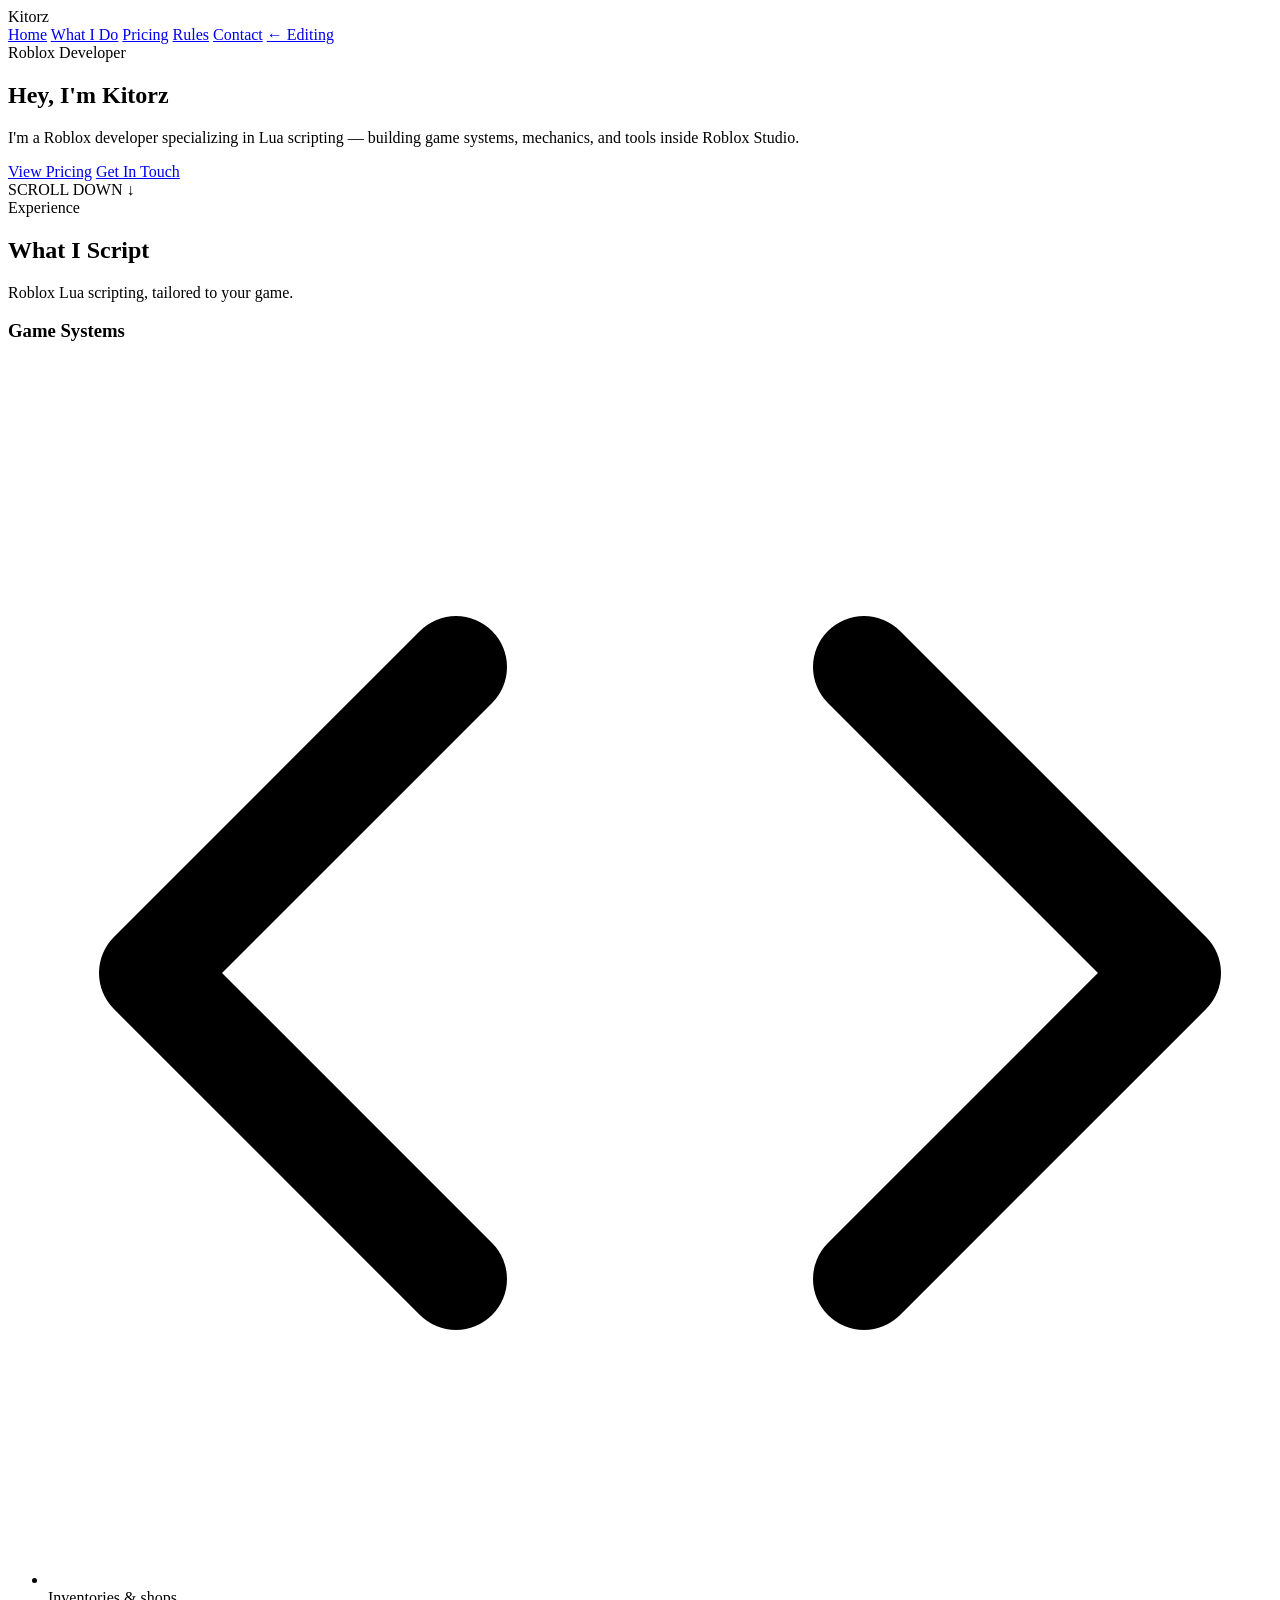
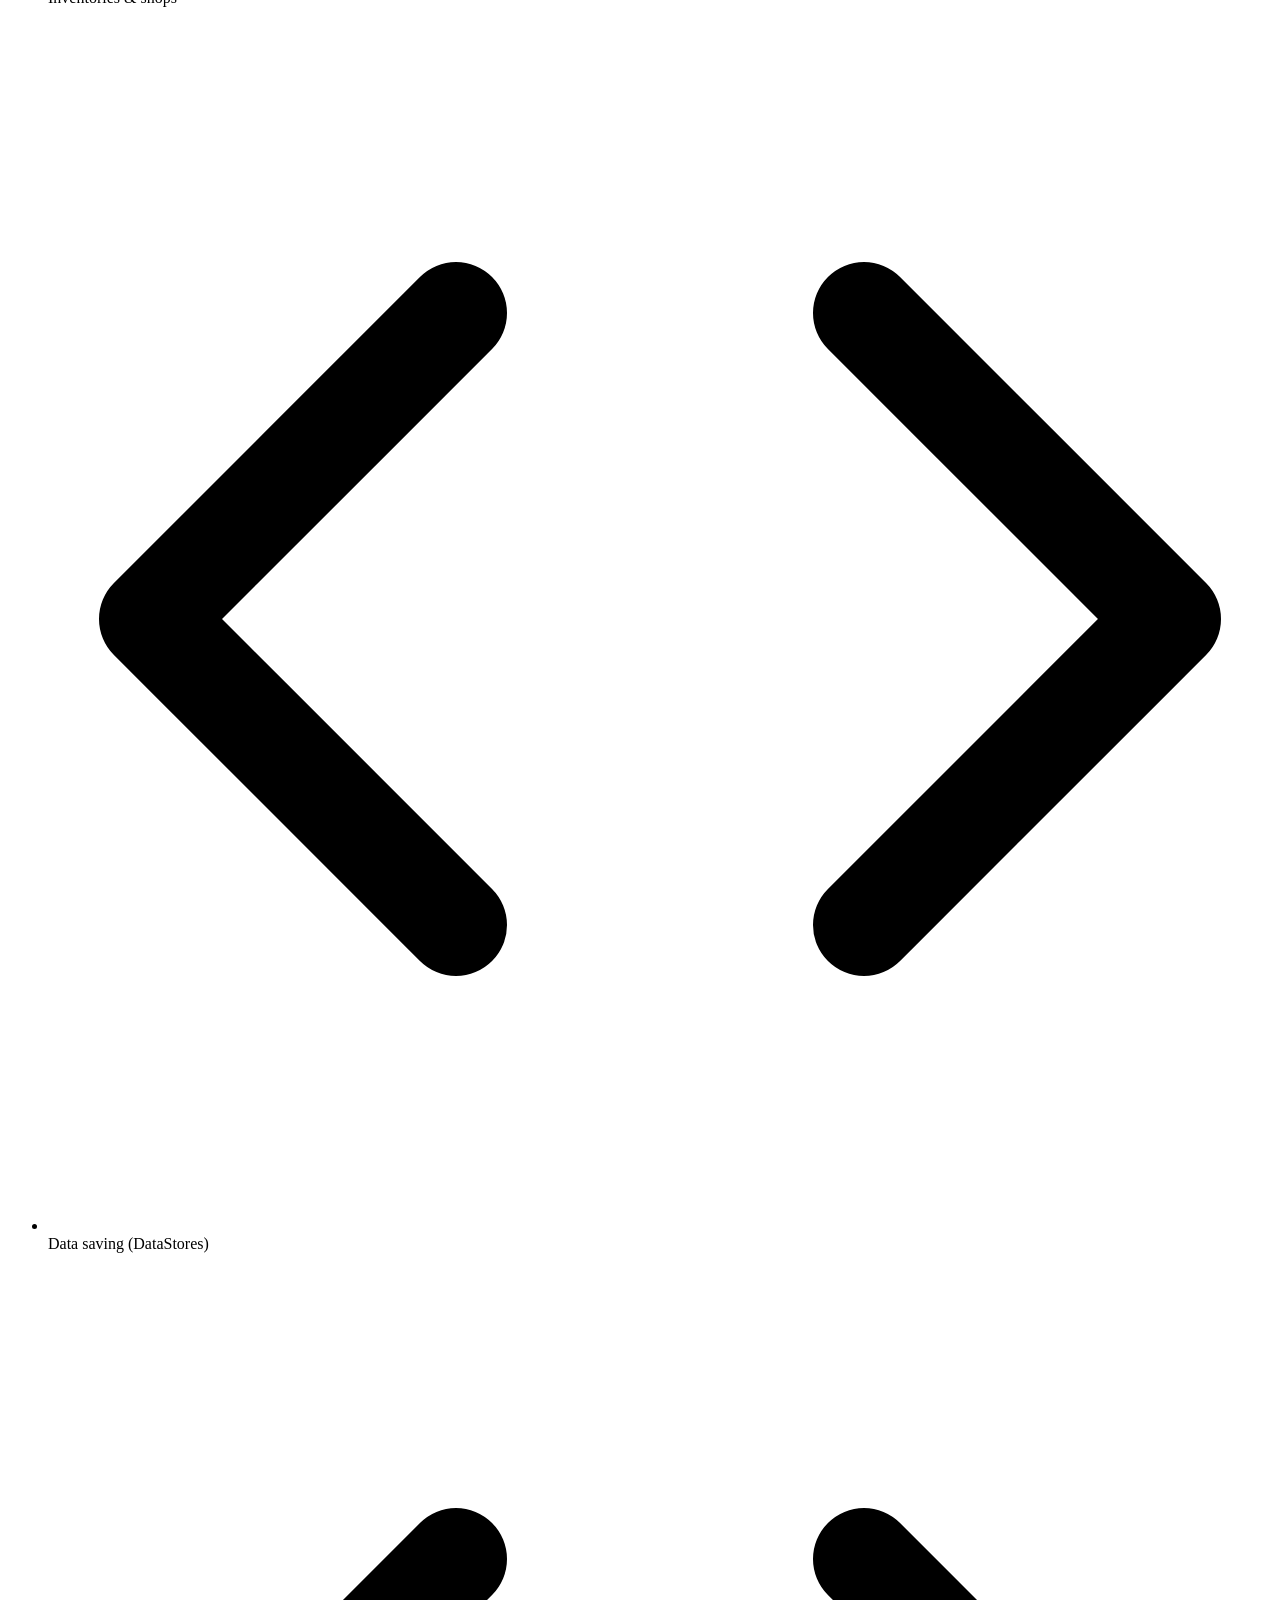
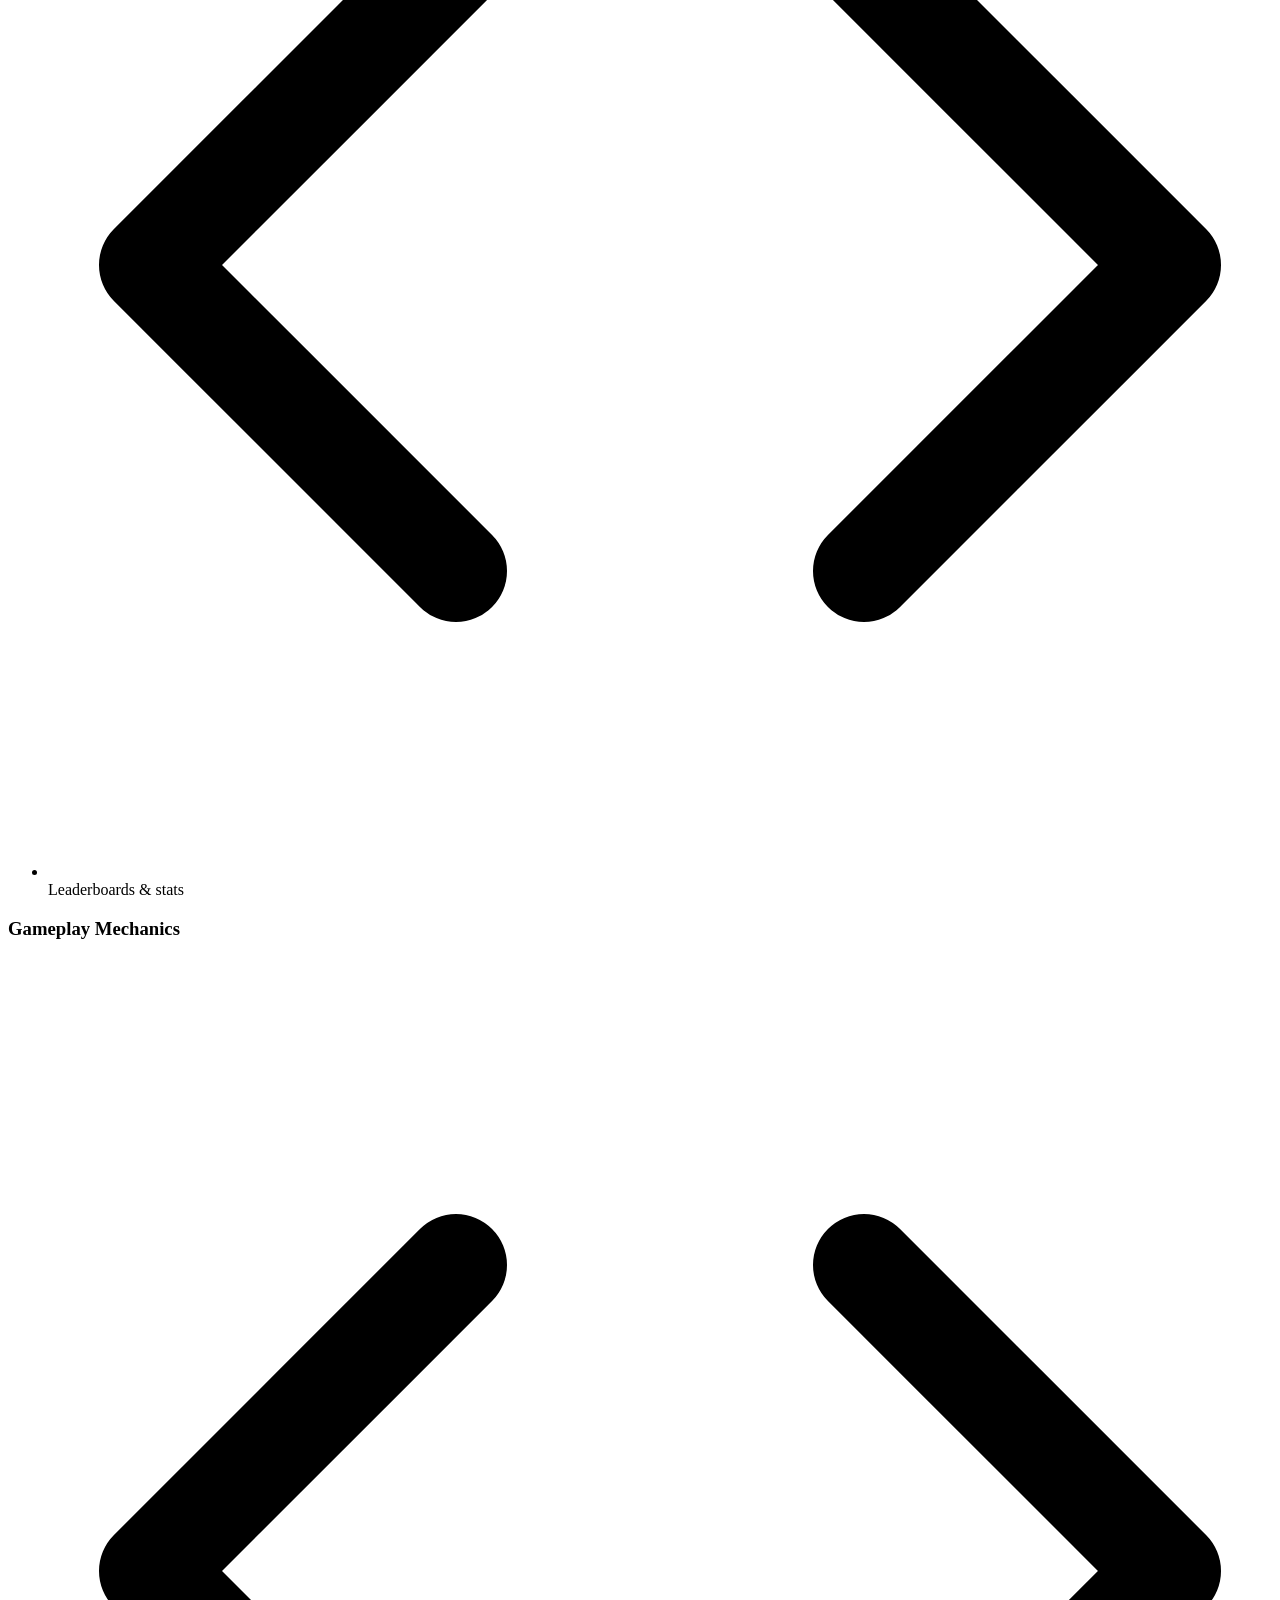
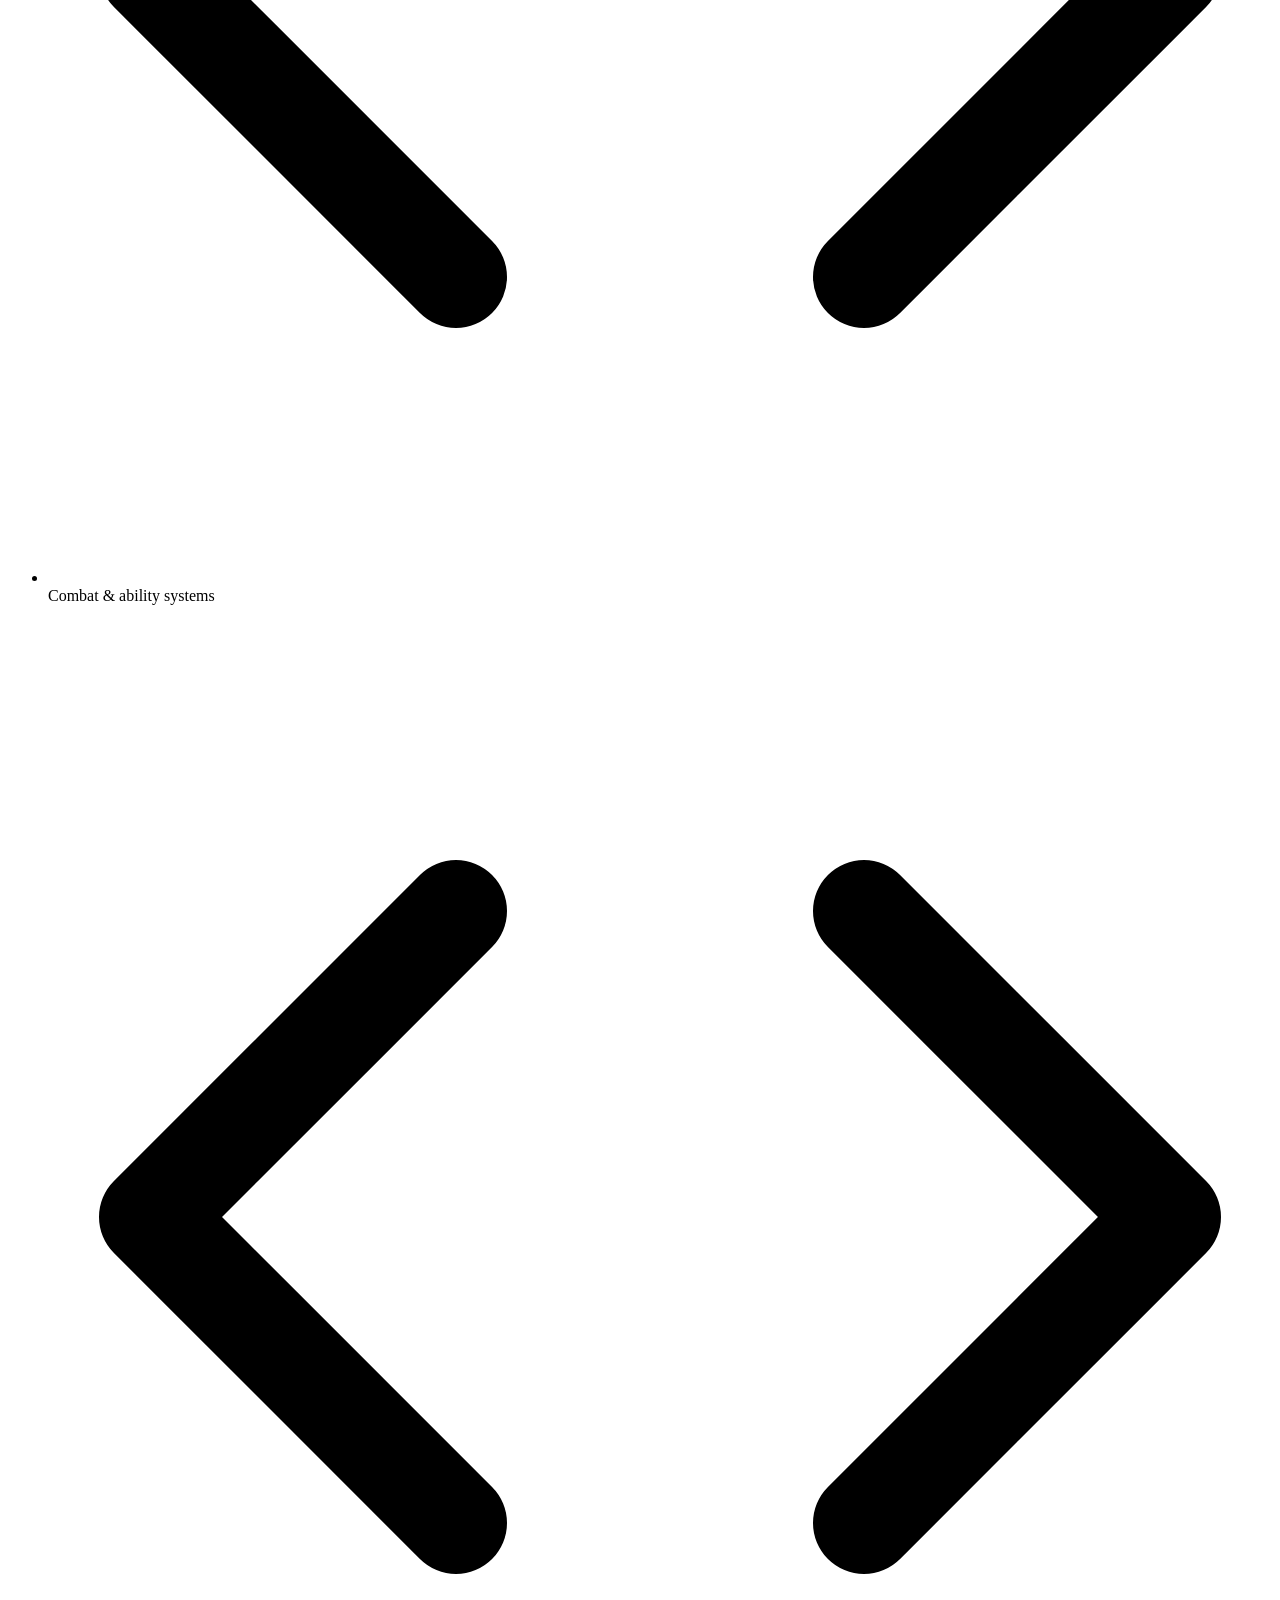
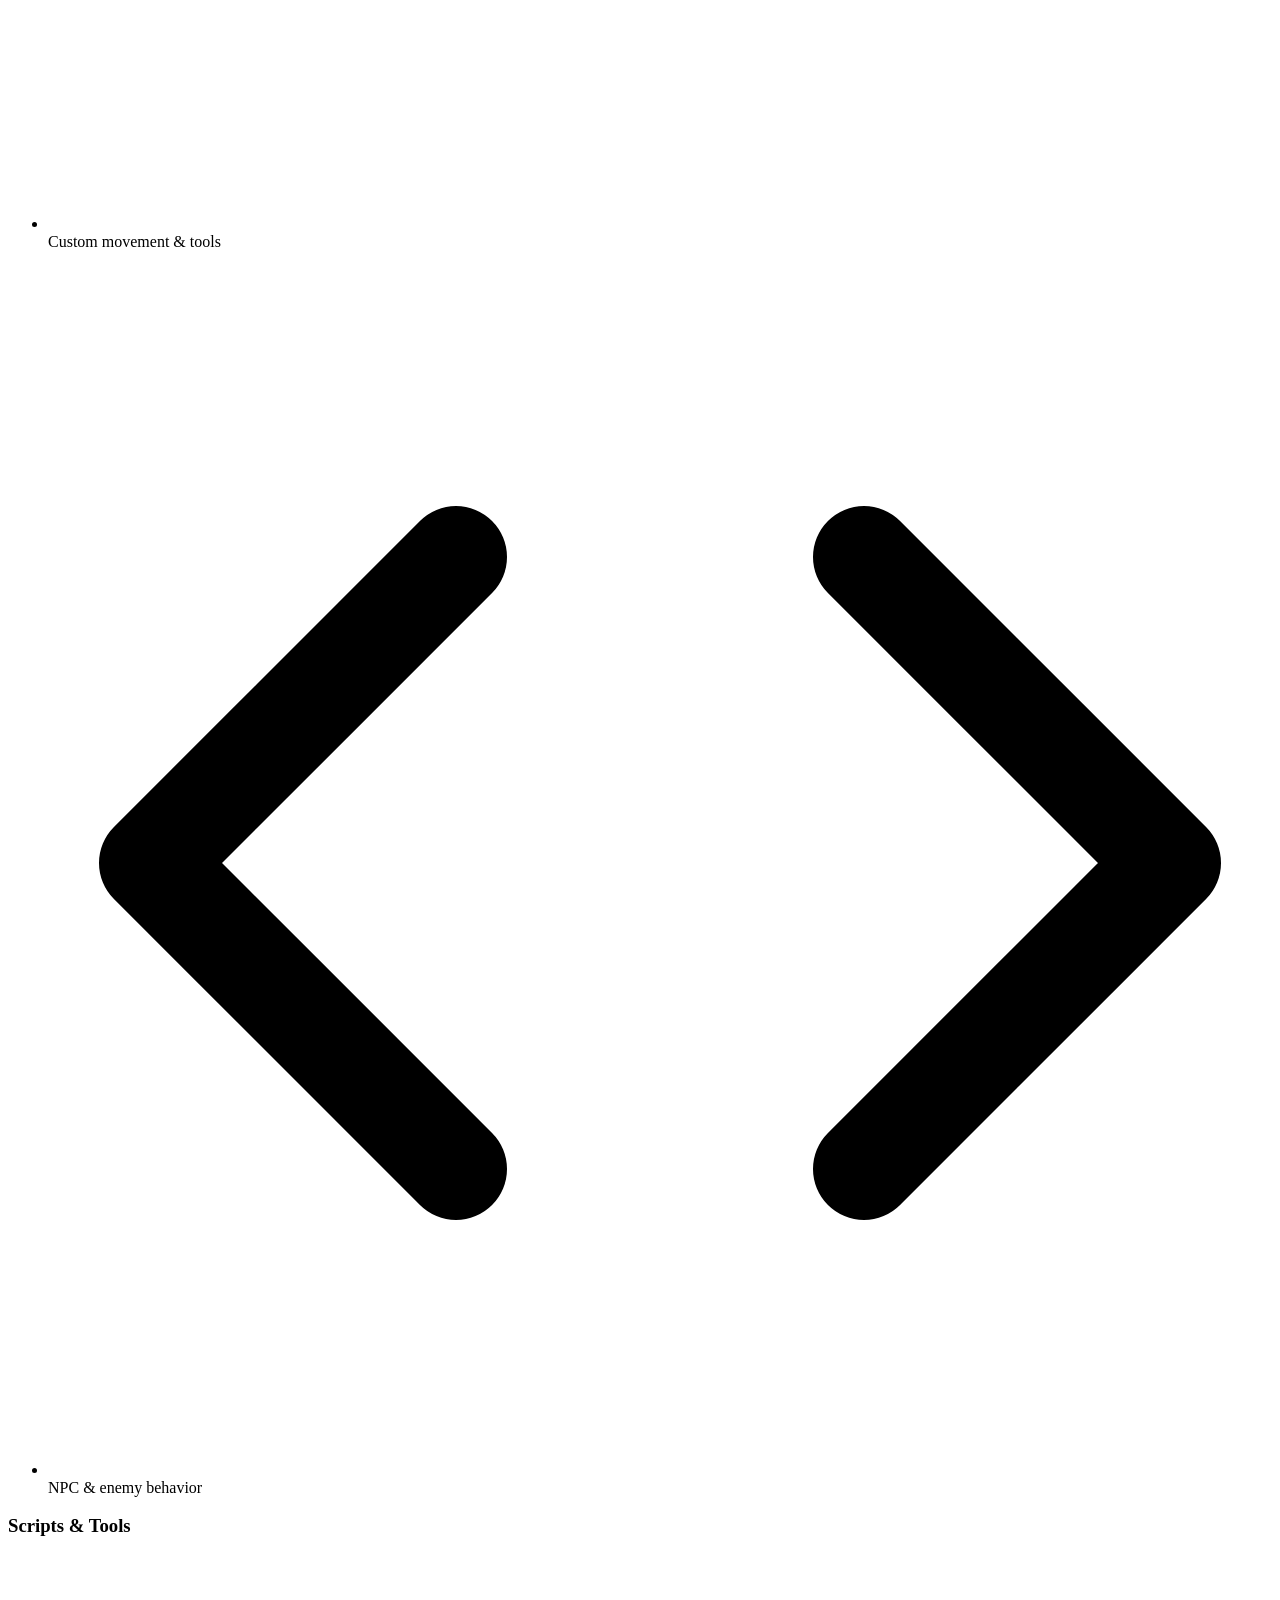
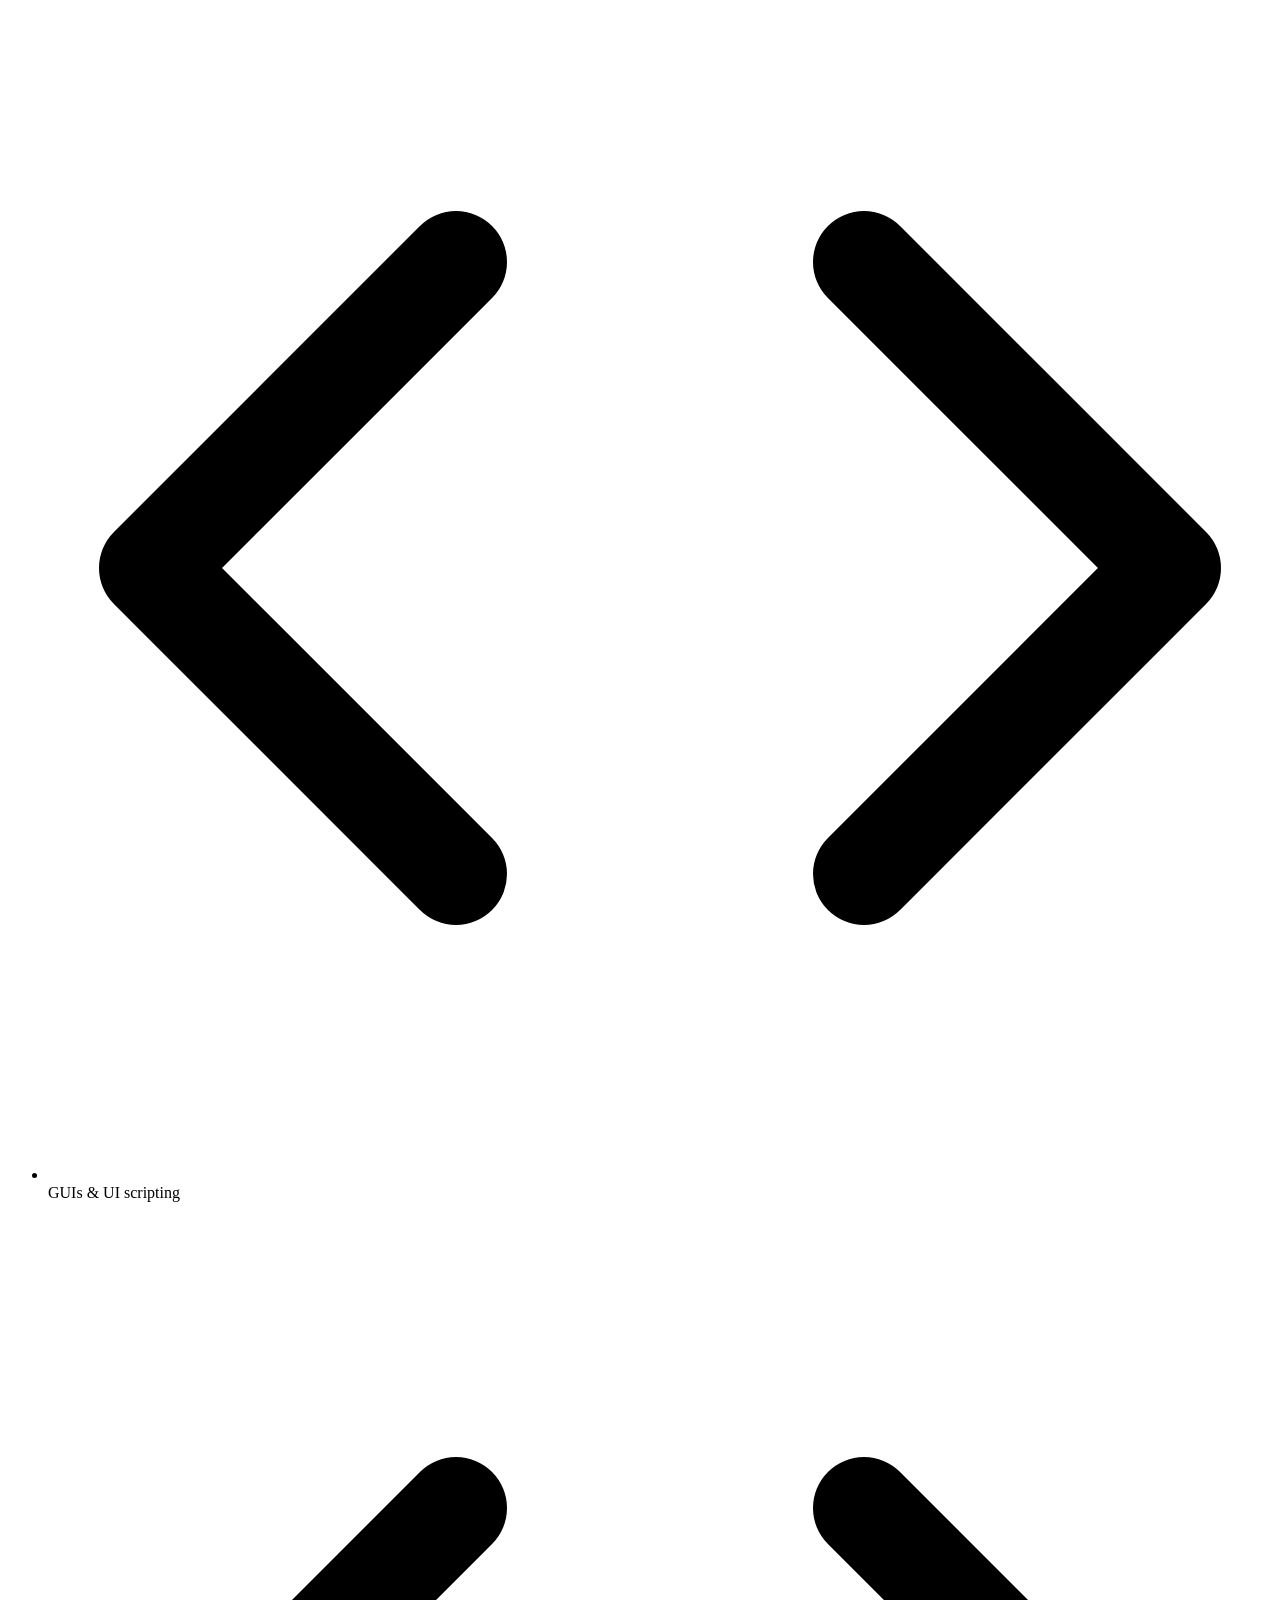
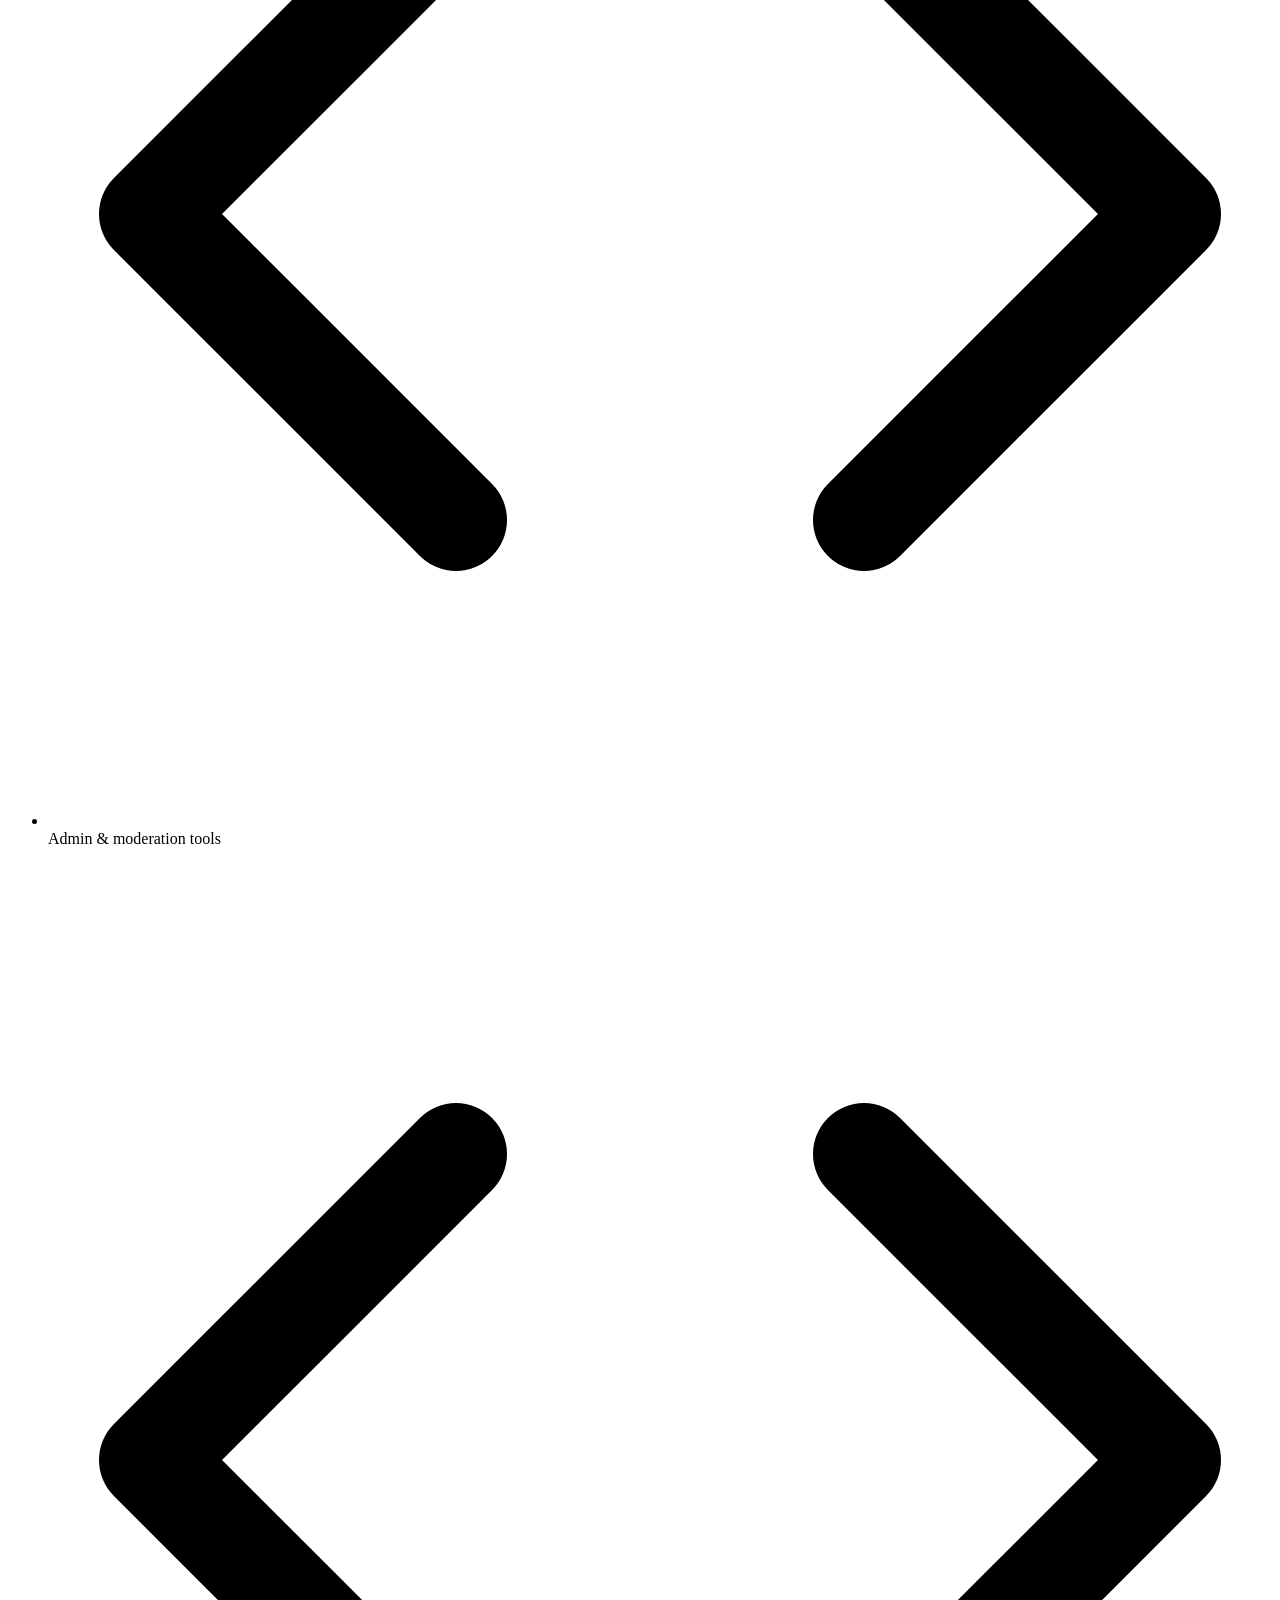
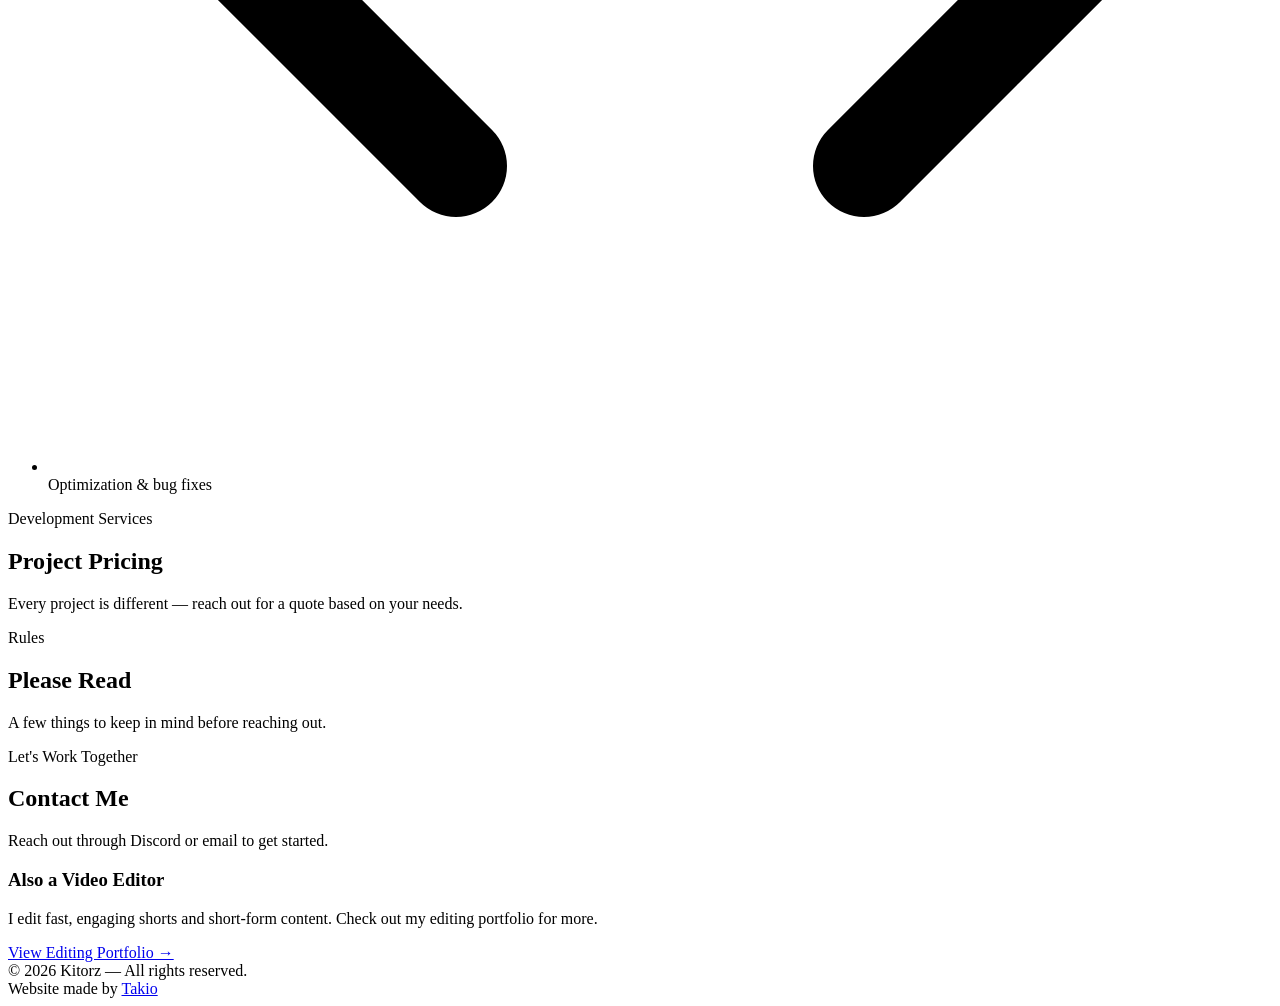
==== development.html @ 6d4688cb "Rename files (2)/development.html to development.html" ====
<!DOCTYPE html>
<html lang="en">
<head>
<meta charset="UTF-8">
<meta name="viewport" content="width=device-width, initial-scale=1.0">
<title>Kitorz | Development Portfolio</title>
<link rel="stylesheet" href="style.css">
</head>
<body>

<nav>
  <div class="logo"><span data-site-name>Kitorz</span></div>
  <div class="nav-links">
    <a href="#home">Home</a>
    <a href="#what-i-do">What I Do</a>
    <a href="#pricing">Pricing</a>
    <a href="#rules">Rules</a>
    <a href="#contact">Contact</a>
    <a href="index.html" class="page-link">← Editing</a>
  </div>
</nav>

<!-- ===================== HERO / INTRO ===================== -->
<section class="hero" id="home">
  <div class="eyebrow">Roblox Developer</div>
  <h1>Hey, I'm <span class="accent" data-site-name>Kitorz</span></h1>
  <p>I'm a Roblox developer specializing in Lua scripting — building game systems, mechanics, and tools inside Roblox Studio.</p>
  <div class="cta-row">
    <a href="#pricing" class="btn primary">View Pricing</a>
    <a href="#contact" class="btn">Get In Touch</a>
  </div>
  <div class="scroll-hint">SCROLL DOWN ↓</div>
</section>

<!-- ===================== WHAT I DO ===================== -->
<section id="what-i-do">
  <div class="section-head reveal">
    <div class="eyebrow">Experience</div>
    <h2 class="section-title">What I <span class="accent">Script</span></h2>
    <p class="section-sub">Roblox Lua scripting, tailored to your game.</p>
  </div>
  <div class="grid grid-3 reveal stagger">
    <div class="card">
      <h3>Game Systems</h3>
      <ul class="feature-list">
        <li><span class="feature-icon"><svg viewBox="0 0 24 24" fill="none" stroke="currentColor" stroke-width="2" stroke-linecap="round" stroke-linejoin="round"><polyline points="16 18 22 12 16 6"/><polyline points="8 6 2 12 8 18"/></svg></span>Inventories & shops</li>
        <li><span class="feature-icon"><svg viewBox="0 0 24 24" fill="none" stroke="currentColor" stroke-width="2" stroke-linecap="round" stroke-linejoin="round"><polyline points="16 18 22 12 16 6"/><polyline points="8 6 2 12 8 18"/></svg></span>Data saving (DataStores)</li>
        <li><span class="feature-icon"><svg viewBox="0 0 24 24" fill="none" stroke="currentColor" stroke-width="2" stroke-linecap="round" stroke-linejoin="round"><polyline points="16 18 22 12 16 6"/><polyline points="8 6 2 12 8 18"/></svg></span>Leaderboards & stats</li>
      </ul>
    </div>
    <div class="card">
      <h3>Gameplay Mechanics</h3>
      <ul class="feature-list">
        <li><span class="feature-icon"><svg viewBox="0 0 24 24" fill="none" stroke="currentColor" stroke-width="2" stroke-linecap="round" stroke-linejoin="round"><polyline points="16 18 22 12 16 6"/><polyline points="8 6 2 12 8 18"/></svg></span>Combat & ability systems</li>
        <li><span class="feature-icon"><svg viewBox="0 0 24 24" fill="none" stroke="currentColor" stroke-width="2" stroke-linecap="round" stroke-linejoin="round"><polyline points="16 18 22 12 16 6"/><polyline points="8 6 2 12 8 18"/></svg></span>Custom movement & tools</li>
        <li><span class="feature-icon"><svg viewBox="0 0 24 24" fill="none" stroke="currentColor" stroke-width="2" stroke-linecap="round" stroke-linejoin="round"><polyline points="16 18 22 12 16 6"/><polyline points="8 6 2 12 8 18"/></svg></span>NPC & enemy behavior</li>
      </ul>
    </div>
    <div class="card">
      <h3>Scripts & Tools</h3>
      <ul class="feature-list">
        <li><span class="feature-icon"><svg viewBox="0 0 24 24" fill="none" stroke="currentColor" stroke-width="2" stroke-linecap="round" stroke-linejoin="round"><polyline points="16 18 22 12 16 6"/><polyline points="8 6 2 12 8 18"/></svg></span>GUIs & UI scripting</li>
        <li><span class="feature-icon"><svg viewBox="0 0 24 24" fill="none" stroke="currentColor" stroke-width="2" stroke-linecap="round" stroke-linejoin="round"><polyline points="16 18 22 12 16 6"/><polyline points="8 6 2 12 8 18"/></svg></span>Admin & moderation tools</li>
        <li><span class="feature-icon"><svg viewBox="0 0 24 24" fill="none" stroke="currentColor" stroke-width="2" stroke-linecap="round" stroke-linejoin="round"><polyline points="16 18 22 12 16 6"/><polyline points="8 6 2 12 8 18"/></svg></span>Optimization & bug fixes</li>
      </ul>
    </div>
  </div>
</section>

<!-- ===================== PRICING ===================== -->
<section id="pricing">
  <div class="section-head reveal">
    <div class="eyebrow">Development Services</div>
    <h2 class="section-title">Project <span class="accent">Pricing</span></h2>
    <p class="section-sub">Every project is different — reach out for a quote based on your needs.</p>
  </div>
  <div class="grid grid-2 reveal stagger" id="dev-pricing-grid"></div>
</section>

<!-- ===================== RULES ===================== -->
<section id="rules">
  <div class="section-head reveal">
    <div class="eyebrow">Rules</div>
    <h2 class="section-title">Please <span class="accent">Read</span></h2>
    <p class="section-sub">A few things to keep in mind before reaching out.</p>
  </div>
  <ul class="rules-list reveal stagger" id="rules-list"></ul>
</section>

<!-- ===================== CONTACT ===================== -->
<section id="contact">
  <div class="section-head reveal">
    <div class="eyebrow">Let's Work Together</div>
    <h2 class="section-title">Contact <span class="accent">Me</span></h2>
    <p class="section-sub">Reach out through Discord or email to get started.</p>
  </div>
  <div class="contact-grid reveal stagger" id="contact-grid"></div>
</section>

<!-- ===================== EDITING PORTFOLIO PROMO ===================== -->
<section id="editing-promo">
  <div class="promo-banner reveal">
    <h3>Also a <span class="accent">Video Editor</span></h3>
    <p>I edit fast, engaging shorts and short-form content. Check out my editing portfolio for more.</p>
    <a href="index.html" class="btn primary">View Editing Portfolio →</a>
  </div>
</section>

<footer>
  © 2026 <span data-site-name>Kitorz</span> — All rights reserved.
  <div class="footer-credit">Website made by <a href="https://www.roblox.com/users/1885952272/profile" target="_blank" rel="noopener">Takio</a></div>
</footer>

<script src="config.js"></script>
<script src="script.js"></script>
</body>
</html>
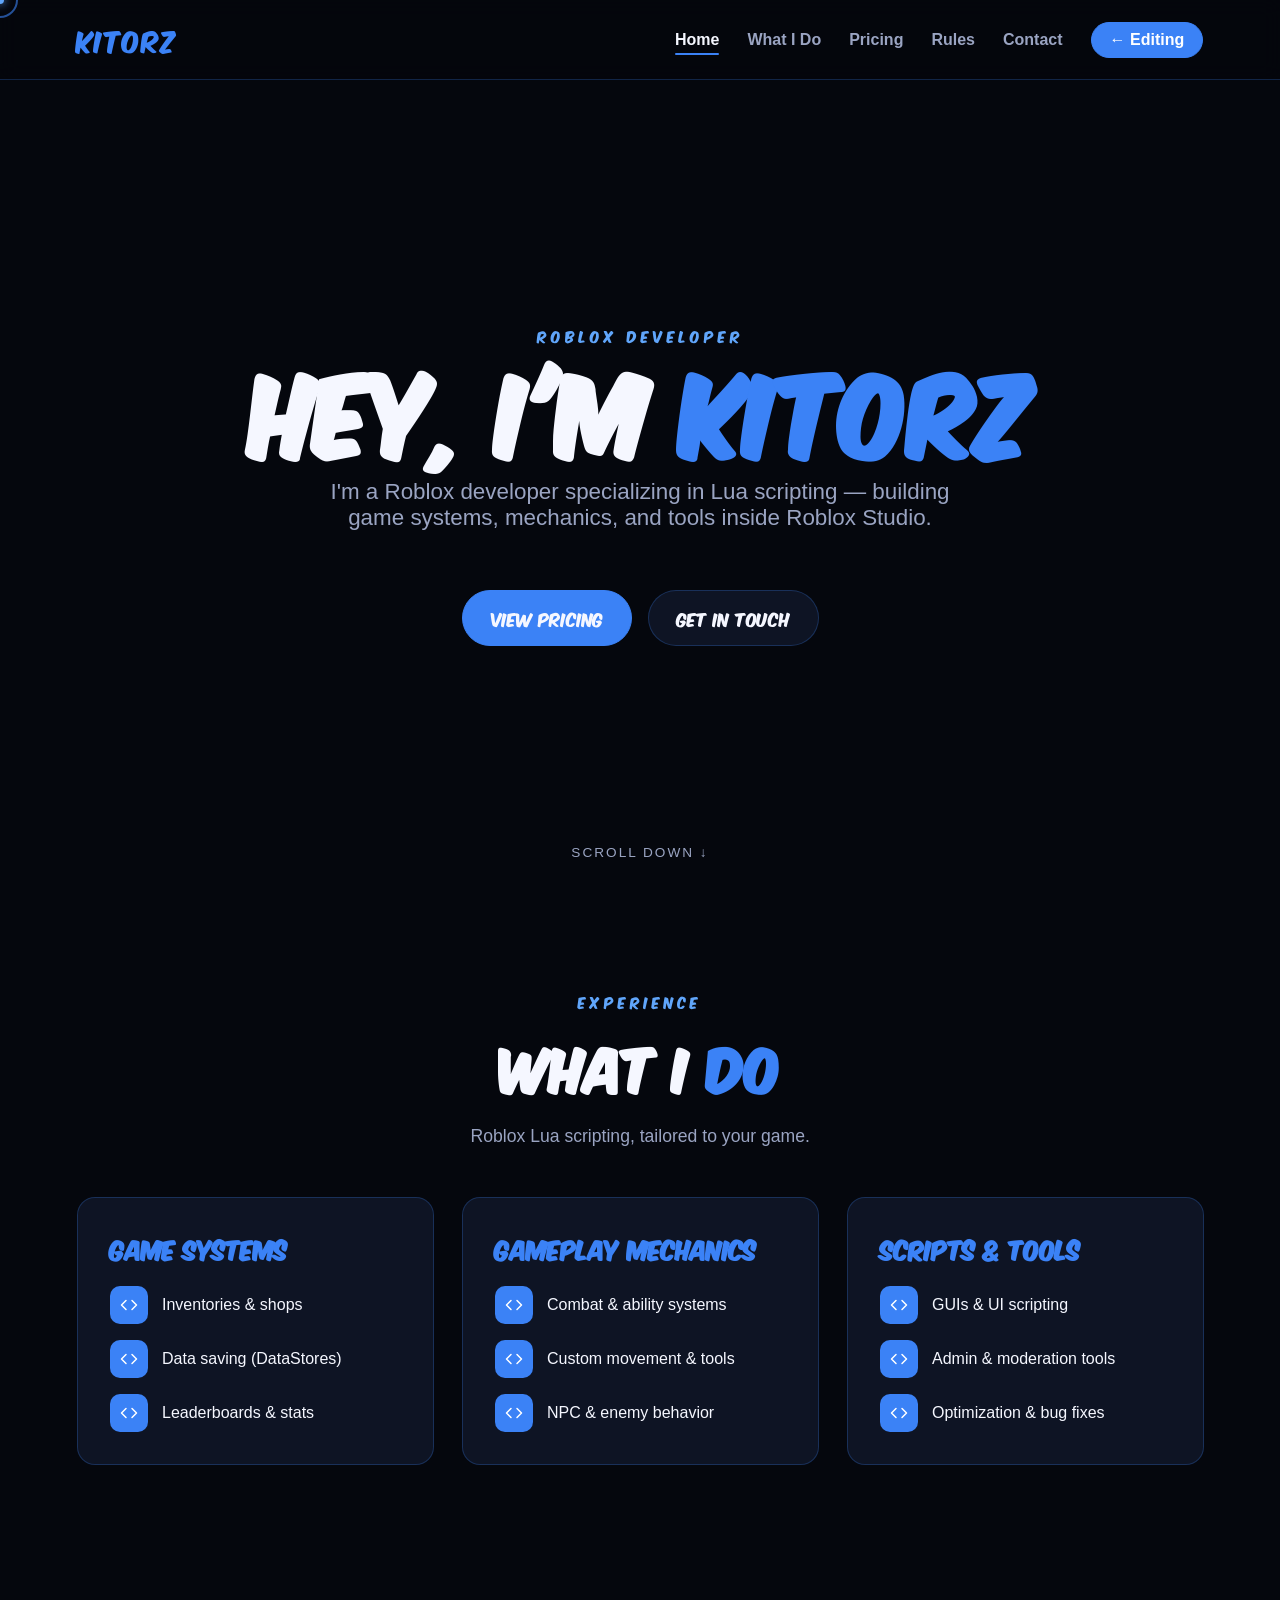
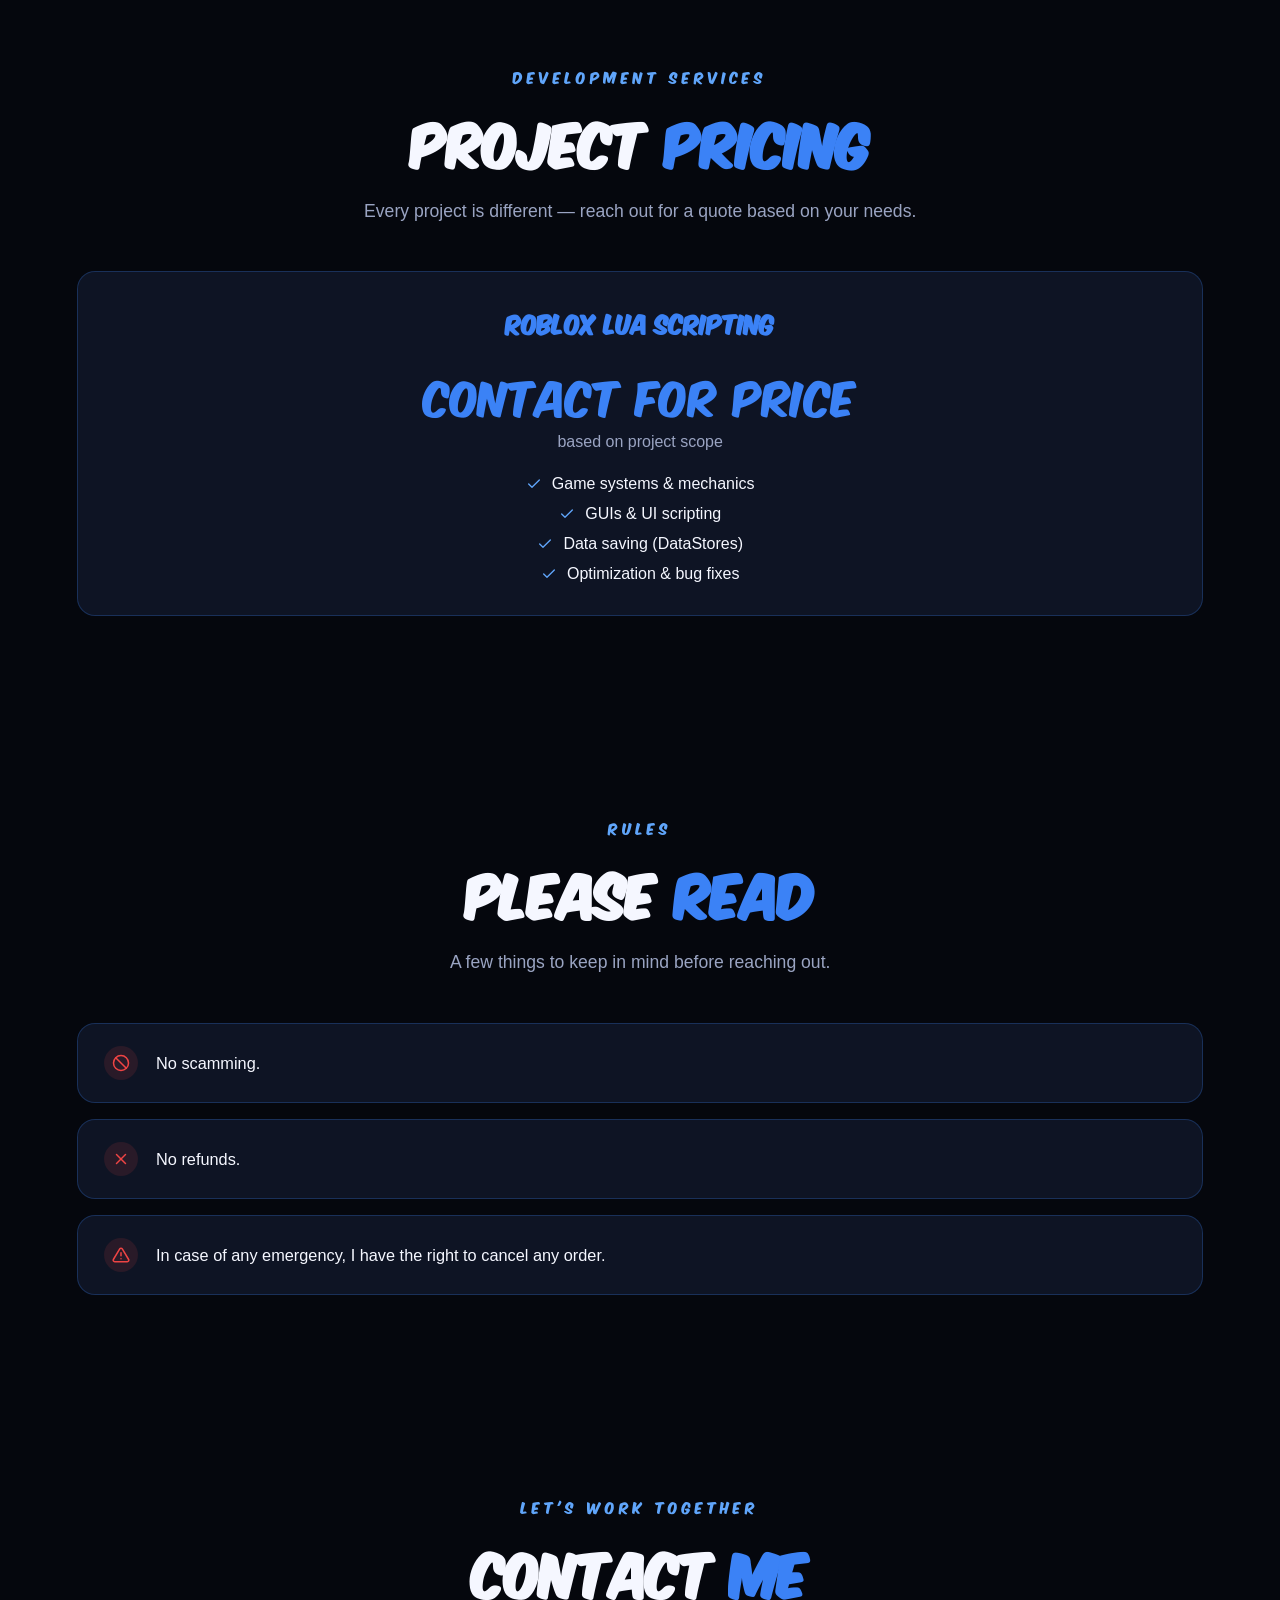
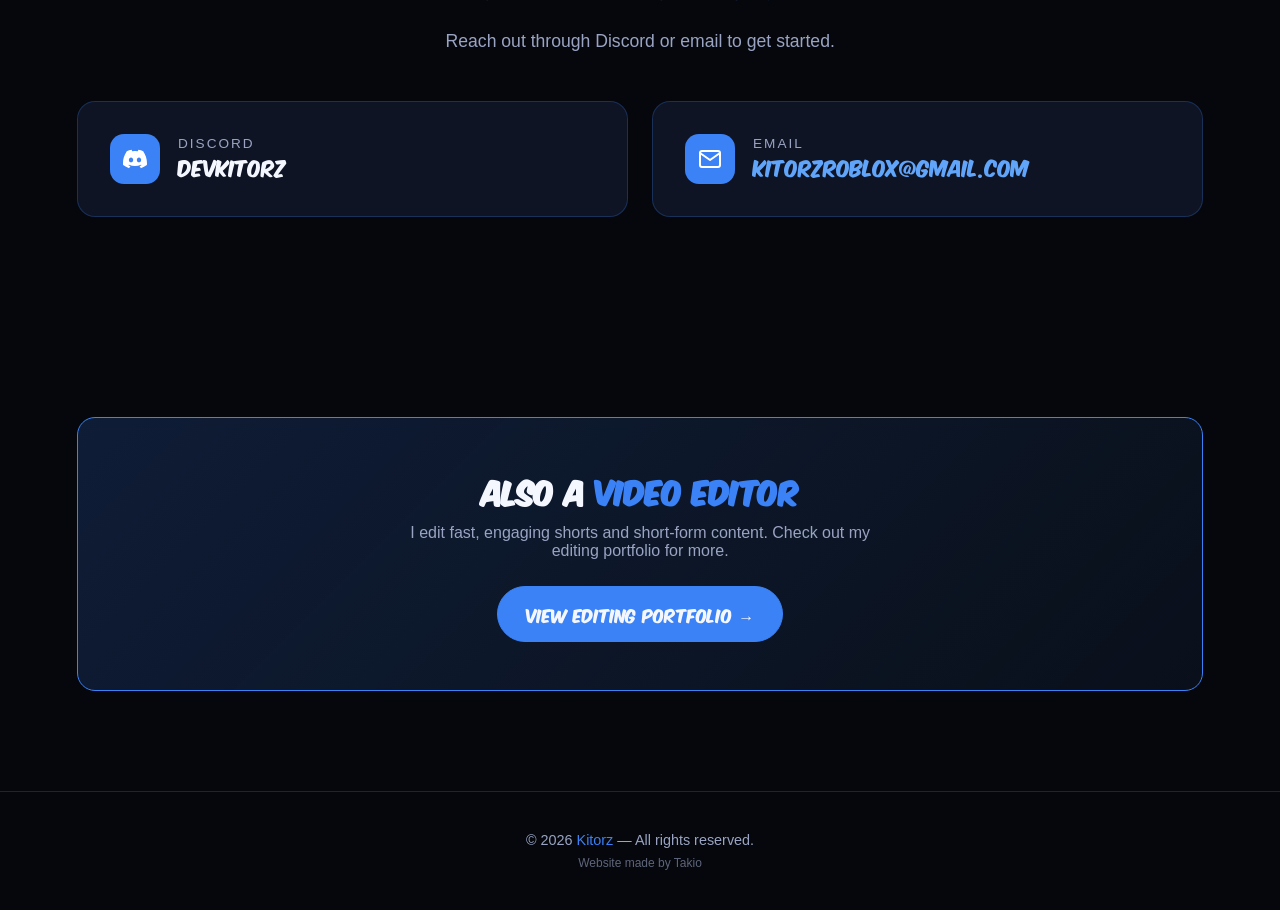
==== commit 2ba9468e: "Update development.html" ====
--- a/development.html
+++ b/development.html
@@ -36,7 +36,7 @@
 <section id="what-i-do">
   <div class="section-head reveal">
     <div class="eyebrow">Experience</div>
-    <h2 class="section-title">What I <span class="accent">Script</span></h2>
+    <h2 class="section-title">What I <span class="accent">Do</span></h2>
     <p class="section-sub">Roblox Lua scripting, tailored to your game.</p>
   </div>
   <div class="grid grid-3 reveal stagger">
--- a/style.css
+++ b/style.css
@@ -0,0 +1,494 @@
+/* =========================================================
+   KITORZ PORTFOLIO — STYLES
+   Easy edit zone: colors & fonts are CSS variables below.
+========================================================= */
+
+/* ---- FONT ----
+   Komika Axis is not a free web font, so place your own
+   licensed copy in /fonts/KomikaAxis.woff2 to enable it.
+   Until then, a similar bold display font is used instead. */
+@font-face {
+  font-family: "Komika Axis";
+src: url("KomikaAxis.ttf") format("truetype");
+  font-weight: normal;
+  font-style: normal;
+  font-display: swap;
+}
+
+@import url('https://fonts.googleapis.com/css2?family=Fredoka:wght@400;600;700&display=swap');
+
+:root {
+  /* ===== EDIT YOUR COLORS HERE ===== */
+  --color-bg: #05070d;
+  --color-bg-soft: #0b1020;
+  --color-card: #0e1424;
+  --color-accent: #3b82f6;      /* main blue */
+  --color-accent-2: #60a5fa;    /* lighter blue */
+  --color-text: #f5f7ff;
+  --color-text-dim: #9aa4c2;
+  --color-border: rgba(59, 130, 246, 0.25);
+
+  --font-display: "Komika Axis", "Fredoka", sans-serif;
+  --font-body: "Fredoka", sans-serif;
+
+  --radius: 18px;
+  --transition: 0.4s cubic-bezier(.16,1,.3,1);
+}
+
+* { box-sizing: border-box; }
+
+html, body {
+  margin: 0;
+  padding: 0;
+  background: var(--color-bg);
+  color: var(--color-text);
+  font-family: var(--font-body);
+  scroll-behavior: smooth;
+  overflow-x: hidden;
+}
+
+a { color: var(--color-accent-2); text-decoration: none; }
+
+/* ---------------- Background glow ---------------- */
+body::before {
+  content: "";
+  position: fixed;
+  inset: 0;
+  z-index: -2;
+  background:
+    radial-gradient(circle at 20% 10%, rgba(59,130,246,0.15), transparent 40%),
+    radial-gradient(circle at 80% 60%, rgba(96,165,250,0.12), transparent 45%),
+    var(--color-bg);
+  pointer-events: none;
+}
+
+/* ---------------- Idle animations ---------------- */
+@keyframes idle-float {
+  0%, 100% { transform: translateY(0); }
+  50% { transform: translateY(-5px); }
+}
+@keyframes idle-glow {
+  0%, 100% { box-shadow: 0 0 18px rgba(59,130,246,0.25); }
+  50% { box-shadow: 0 0 32px rgba(59,130,246,0.5); }
+}
+@keyframes idle-glow-ring {
+  0%, 100% { box-shadow: 0 0 22px rgba(59,130,246,0.35); }
+  50% { box-shadow: 0 0 40px rgba(59,130,246,0.6); }
+}
+
+.feature-icon {
+  animation: idle-float 3.4s ease-in-out infinite;
+}
+.feature-list li:nth-child(2) .feature-icon,
+.contact-grid .contact-card:nth-child(2) .feature-icon { animation-delay: 0.4s; }
+.feature-list li:nth-child(3) .feature-icon { animation-delay: 0.8s; }
+.feature-list li:nth-child(4) .feature-icon { animation-delay: 1.2s; }
+
+.rule-icon {
+  animation: idle-float 3.4s ease-in-out infinite;
+}
+.rules-list li:nth-child(2) .rule-icon { animation-delay: 0.4s; }
+.rules-list li:nth-child(3) .rule-icon { animation-delay: 0.8s; }
+.rules-list li:nth-child(4) .rule-icon { animation-delay: 1.2s; }
+
+.btn.primary {
+  animation: idle-glow 3s ease-in-out infinite;
+}
+
+/* ---------------- Custom Cursor ---------------- */
+html.custom-cursor-active,
+html.custom-cursor-active * {
+  cursor: none !important;
+}
+
+.cursor-dot, .cursor-ring {
+  position: fixed;
+  top: 0; left: 0;
+  border-radius: 50%;
+  pointer-events: none;
+  transform: translate(-50%, -50%);
+  z-index: 9999;
+}
+.cursor-dot {
+  width: 8px; height: 8px;
+  background: var(--color-accent-2);
+  box-shadow: 0 0 10px var(--color-accent-2);
+}
+.cursor-ring {
+  width: 36px; height: 36px;
+  border: 2px solid var(--color-accent);
+  transition: width .2s, height .2s, border-color .2s, opacity .2s;
+  opacity: .6;
+}
+.cursor-ring.active {
+  width: 54px; height: 54px;
+  border-color: var(--color-accent-2);
+  opacity: 1;
+}
+@media (max-width: 768px) {
+  .cursor-dot, .cursor-ring { display: none; }
+}
+
+/* ---------------- Navbar ---------------- */
+nav {
+  position: sticky;
+  top: 0;
+  z-index: 100;
+  display: flex;
+  align-items: center;
+  justify-content: space-between;
+  padding: 18px 6%;
+  background: rgba(5,7,13,0.7);
+  backdrop-filter: blur(10px);
+  border-bottom: 1px solid var(--color-border);
+}
+.logo {
+  font-family: var(--font-display);
+  font-size: 1.6rem;
+  letter-spacing: 1px;
+  color: var(--color-text);
+}
+.logo span { color: var(--color-accent); }
+
+.nav-links { display: flex; gap: 28px; align-items: center; }
+.nav-links a {
+  color: var(--color-text-dim);
+  font-weight: 600;
+  transition: color var(--transition);
+  position: relative;
+}
+.nav-links a:hover, .nav-links a.active { color: var(--color-text); }
+.nav-links a.active::after {
+  content: "";
+  position: absolute;
+  left: 0; bottom: -6px;
+  width: 100%; height: 2px;
+  background: var(--color-accent);
+  border-radius: 2px;
+}
+.nav-links a.page-link {
+  padding: 8px 18px;
+  border: 1px solid var(--color-accent);
+  border-radius: 999px;
+  color: #fff;
+  background: var(--color-accent);
+  font-weight: 700;
+}
+.nav-links a.page-link:hover {
+  background: var(--color-accent-2);
+  border-color: var(--color-accent-2);
+  transform: translateY(-2px);
+  box-shadow: 0 8px 20px rgba(59,130,246,0.4);
+}
+
+/* ---------------- Sections ---------------- */
+section {
+  padding: 100px 6%;
+  max-width: 1300px;
+  margin: 0 auto;
+}
+
+.eyebrow {
+  display: inline-block;
+  font-family: var(--font-display);
+  font-size: 0.85rem;
+  letter-spacing: 4px;
+  color: var(--color-accent-2);
+  text-transform: uppercase;
+  margin-bottom: 10px;
+}
+
+h1, h2, h3 { font-family: var(--font-display); margin: 0; }
+
+h2.section-title {
+  font-size: clamp(2rem, 5vw, 3.2rem);
+  margin-bottom: 14px;
+}
+h2.section-title .accent { color: var(--color-accent); }
+
+.section-sub {
+  color: var(--color-text-dim);
+  font-size: 1.1rem;
+  max-width: 700px;
+  margin-bottom: 50px;
+}
+
+.section-head { text-align: center; }
+.section-head .section-sub { margin-left: auto; margin-right: auto; }
+
+/* ---------------- Hero / Intro ---------------- */
+.hero {
+  min-height: 90vh;
+  display: flex;
+  flex-direction: column;
+  align-items: center;
+  justify-content: center;
+  text-align: center;
+  position: relative;
+}
+.hero h1 {
+  font-size: clamp(2.5rem, 9vw, 6rem);
+  line-height: 1.05;
+}
+.hero h1 .accent { color: var(--color-accent); }
+.hero p {
+  margin-top: 22px;
+  font-size: clamp(1rem, 2vw, 1.4rem);
+  color: var(--color-text-dim);
+  max-width: 650px;
+}
+.hero .scroll-hint {
+  position: absolute;
+  bottom: 30px;
+  font-size: 0.85rem;
+  color: var(--color-text-dim);
+  letter-spacing: 2px;
+  animation: bob 2s infinite ease-in-out;
+}
+@keyframes bob {
+  0%, 100% { transform: translateY(0); opacity: .5; }
+  50% { transform: translateY(10px); opacity: 1; }
+}
+
+.cta-row { display: flex; gap: 16px; margin-top: 36px; flex-wrap: wrap; justify-content: center; }
+.btn {
+  font-family: var(--font-display);
+  display: inline-flex;
+  align-items: center;
+  gap: 10px;
+  padding: 14px 28px;
+  border-radius: 999px;
+  border: 1px solid var(--color-border);
+  background: var(--color-card);
+  color: var(--color-text);
+  cursor: pointer;
+  transition: transform var(--transition), background var(--transition), border-color var(--transition), box-shadow var(--transition);
+  font-size: 1rem;
+}
+.btn.primary { background: var(--color-accent); border-color: var(--color-accent); }
+.btn:hover {
+  transform: translateY(-4px);
+  box-shadow: 0 10px 30px rgba(59,130,246,0.35);
+  border-color: var(--color-accent-2);
+}
+
+/* ---------------- Grid / Cards ---------------- */
+.grid { display: grid; gap: 28px; }
+.grid-2 { grid-template-columns: repeat(auto-fit, minmax(320px, 1fr)); }
+.grid-3 { grid-template-columns: repeat(auto-fit, minmax(260px, 1fr)); }
+.grid-4 { grid-template-columns: repeat(auto-fit, minmax(220px, 1fr)); }
+
+.card {
+  background: var(--color-card);
+  border: 1px solid var(--color-border);
+  border-radius: var(--radius);
+  padding: 32px;
+  transition: transform var(--transition), border-color var(--transition), box-shadow var(--transition);
+}
+.card:hover {
+  transform: translateY(-5px);
+  border-color: var(--color-accent);
+  box-shadow: 0 16px 40px rgba(59,130,246,0.18);
+}
+.card h3 { color: var(--color-accent); font-size: 1.4rem; margin-bottom: 18px; }
+
+/* Feature list (What I Do) */
+.feature-list { list-style: none; padding: 0; margin: 0; display: flex; flex-direction: column; gap: 16px; }
+.feature-list li { display: flex; align-items: center; gap: 14px; color: var(--color-text); }
+.feature-icon {
+  width: 38px; height: 38px;
+  flex-shrink: 0;
+  display: flex; align-items: center; justify-content: center;
+  border-radius: 10px;
+  background: var(--color-accent);
+  color: #fff;
+}
+.feature-icon svg { width: 18px; height: 18px; }
+
+/* ---------------- Video Showcase ---------------- */
+.video-grid { display: grid; grid-template-columns: repeat(auto-fit, minmax(240px, 1fr)); gap: 24px; }
+.video-frame-wrap {
+  position: relative;
+  border-radius: var(--radius);
+  overflow: hidden;
+  border: 1px solid var(--color-border);
+  aspect-ratio: 9 / 16;
+  background: #000;
+  transition: transform var(--transition), box-shadow var(--transition);
+}
+.video-frame-wrap:hover { transform: scale(1.02); box-shadow: 0 16px 40px rgba(59,130,246,0.25); }
+.video-frame-wrap iframe { width: 100%; height: 100%; border: 0; }
+
+/* ---------------- Collabs ---------------- */
+.collab-card {
+  display: flex;
+  flex-direction: column;
+  align-items: center;
+  text-align: center;
+  gap: 14px;
+}
+.collab-pfp {
+  width: 110px; height: 110px;
+  border-radius: 50%;
+  object-fit: cover;
+  border: 3px solid var(--color-accent);
+  box-shadow: 0 0 30px rgba(59,130,246,0.4);
+  background: var(--color-bg-soft);
+  animation: idle-glow-ring 3.5s ease-in-out infinite;
+}
+.collab-name { font-family: var(--font-display); font-size: 1.3rem; }
+#collab-grid .card:nth-child(2) .collab-pfp { animation-delay: 0.6s; }
+.collab-subs {
+  font-size: 0.95rem;
+  color: var(--color-accent-2);
+  display: flex;
+  align-items: center;
+  gap: 8px;
+}
+.live-dot {
+  width: 8px; height: 8px; border-radius: 50%;
+  background: #ef4444;
+  animation: pulse 1.5s infinite;
+}
+@keyframes pulse {
+  0% { box-shadow: 0 0 0 0 rgba(239,68,68,.6); }
+  70% { box-shadow: 0 0 0 8px rgba(239,68,68,0); }
+  100% { box-shadow: 0 0 0 0 rgba(239,68,68,0); }
+}
+
+/* ---------------- Pricing ---------------- */
+.price-card { text-align: center; }
+.price-card .price {
+  font-family: var(--font-display);
+  font-size: 2.6rem;
+  color: var(--color-accent);
+  margin: 12px 0 4px;
+}
+.price-card .unit { color: var(--color-text-dim); margin-bottom: 24px; }
+.price-card ul { list-style: none; padding: 0; margin: 0; display: flex; flex-direction: column; gap: 12px; }
+.price-card ul li { display: flex; align-items: center; gap: 10px; justify-content: center; }
+.price-card ul li svg { width: 16px; height: 16px; color: var(--color-accent-2); flex-shrink: 0; }
+
+/* ---------------- Reviews ---------------- */
+.review-card .stars { color: var(--color-accent-2); margin-bottom: 14px; letter-spacing: 4px; }
+.review-card p { color: var(--color-text-dim); margin: 0 0 18px; line-height: 1.6; }
+.review-card .reviewer { font-family: var(--font-display); color: var(--color-text); }
+
+/* ---------------- Rules ---------------- */
+.rules-list { list-style: none; padding: 0; margin: 0; display: flex; flex-direction: column; gap: 16px; }
+.rules-list li {
+  display: flex;
+  gap: 18px;
+  align-items: center;
+  background: var(--color-card);
+  border: 1px solid var(--color-border);
+  border-radius: var(--radius);
+  padding: 22px 26px;
+  transition: transform var(--transition), border-color var(--transition), background var(--transition);
+}
+.rules-list li:hover {
+  transform: translateX(6px);
+  border-color: var(--color-accent);
+  background: var(--color-bg-soft);
+}
+.rule-icon {
+  width: 34px; height: 34px;
+  flex-shrink: 0;
+  display: flex; align-items: center; justify-content: center;
+  border-radius: 50%;
+  background: rgba(239, 68, 68, 0.12);
+  color: #ef4444;
+}
+.rule-icon svg { width: 18px; height: 18px; }
+.rules-list li span:last-child { color: var(--color-text); font-size: 1.02rem; }
+
+/* ---------------- Contact ---------------- */
+.contact-grid { display: grid; grid-template-columns: repeat(auto-fit, minmax(260px, 1fr)); gap: 24px; }
+.contact-card {
+  display: flex;
+  align-items: center;
+  gap: 18px;
+  text-align: left;
+}
+.contact-card .feature-icon { width: 50px; height: 50px; border-radius: 14px; }
+.contact-card .feature-icon svg { width: 24px; height: 24px; }
+.contact-card .label { color: var(--color-text-dim); font-size: 0.85rem; text-transform: uppercase; letter-spacing: 2px; }
+.contact-card .value { font-family: var(--font-display); font-size: 1.2rem; word-break: break-all; }
+
+/* ---------------- Promo Banner ---------------- */
+.promo-banner {
+  text-align: center;
+  background: linear-gradient(135deg, rgba(59,130,246,0.18), rgba(96,165,250,0.06));
+  border: 1px solid var(--color-accent);
+  border-radius: var(--radius);
+  padding: 48px 32px;
+}
+.promo-banner h3 {
+  font-size: 1.8rem;
+  color: var(--color-text);
+  margin-bottom: 10px;
+}
+.promo-banner h3 .accent { color: var(--color-accent); }
+.promo-banner p {
+  color: var(--color-text-dim);
+  max-width: 500px;
+  margin: 0 auto 26px;
+}
+
+/* ---------------- Footer ---------------- */
+footer {
+  text-align: center;
+  padding: 40px 6%;
+  color: var(--color-text-dim);
+  border-top: 1px solid var(--color-border);
+  font-size: 0.9rem;
+}
+footer span { color: var(--color-accent); }
+.footer-credit { margin-top: 8px; font-size: 0.75rem; color: var(--color-text-dim); opacity: 0.6; }
+.footer-credit a {
+  color: inherit;
+  text-decoration: none;
+  transition: color var(--transition), text-shadow var(--transition);
+}
+.footer-credit a:hover {
+  color: var(--color-accent-2);
+  text-shadow: 0 0 12px var(--color-accent-2);
+}
+
+/* ---------------- Scroll animations ---------------- */
+.reveal {
+  opacity: 0;
+  transform: translateY(28px);
+  transition: opacity 0.9s cubic-bezier(.16,1,.3,1), transform 0.9s cubic-bezier(.16,1,.3,1);
+  will-change: opacity, transform;
+}
+.reveal.visible {
+  opacity: 1;
+  transform: translateY(0);
+}
+.reveal.stagger > * { opacity: 0; will-change: opacity, transform; }
+.reveal.stagger.visible > * {
+  animation: pop-in 0.7s cubic-bezier(.16,1,.3,1) forwards;
+}
+
+@keyframes pop-in {
+  from { opacity: 0; transform: translateY(22px) scale(.98); }
+  to { opacity: 1; transform: translateY(0) scale(1); }
+}
+
+/* stagger children delays (up to 8 items) */
+.reveal.stagger > *:nth-child(1) { animation-delay: 0.03s; }
+.reveal.stagger > *:nth-child(2) { animation-delay: 0.1s; }
+.reveal.stagger > *:nth-child(3) { animation-delay: 0.17s; }
+.reveal.stagger > *:nth-child(4) { animation-delay: 0.24s; }
+.reveal.stagger > *:nth-child(5) { animation-delay: 0.31s; }
+.reveal.stagger > *:nth-child(6) { animation-delay: 0.38s; }
+.reveal.stagger > *:nth-child(7) { animation-delay: 0.45s; }
+.reveal.stagger > *:nth-child(8) { animation-delay: 0.52s; }
+
+/* ---------------- Responsive ---------------- */
+@media (max-width: 700px) {
+  nav { flex-direction: column; gap: 14px; padding: 16px 6%; }
+  .nav-links { gap: 16px; flex-wrap: wrap; justify-content: center; }
+  section { padding: 70px 6%; }
+}
